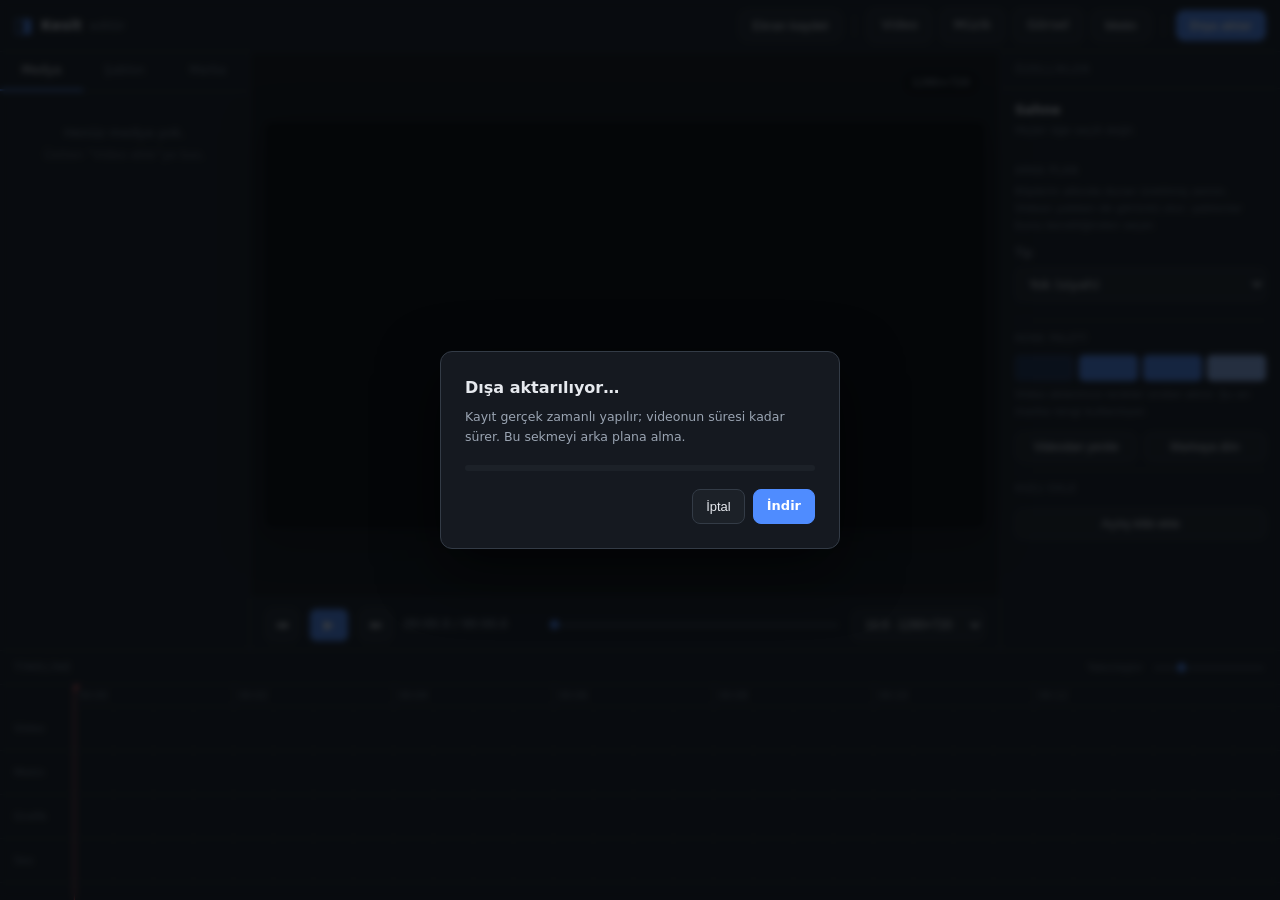
==== editor.html @ dfa53740 "Kesit: tarayicida calisan website tanitim videosu editoru - Tanitim (landing) sayfasi + editor - Mar" ====
<!DOCTYPE html>
<html lang="tr">
<head>
<meta charset="utf-8">
<meta name="viewport" content="width=device-width, initial-scale=1">
<title>Kesit — Editör</title>
<link rel="stylesheet" href="style.css">
</head>
<body>

<header class="topbar">
  <a class="brand" href="index.html" title="Tanıtım sayfasına dön">
    <span class="logo">◨</span>
    <span class="name">Kesit</span>
    <span class="tag">editör</span>
  </a>
  <div class="topbar-actions">
    <button class="btn btn-ghost btn-screen" id="btnScreen" title="Sitenizi gezerken kaydedin">Ekran kaydet</button>
    <span class="sep"></span>
    <label class="btn btn-ghost">
      Video<input type="file" id="fileVideo" accept="video/*" multiple hidden>
    </label>
    <label class="btn btn-ghost">
      Müzik<input type="file" id="fileAudio" accept="audio/*" multiple hidden>
    </label>
    <label class="btn btn-ghost">
      Görsel<input type="file" id="fileImage" accept="image/*" hidden>
    </label>
    <button class="btn btn-ghost" id="btnAddText">Metin</button>
    <span class="sep"></span>
    <button class="btn btn-primary" id="btnExport">Dışa aktar</button>
  </div>
</header>

<main class="layout">

  <!-- SOL: sekmeli panel -->
  <aside class="panel panel-left">
    <div class="tabs">
      <button class="tab on" data-tab="media">Medya</button>
      <button class="tab" data-tab="tpl">Şablon</button>
      <button class="tab" data-tab="brand">Marka</button>
    </div>

    <div class="tab-page" data-page="media">
      <div class="media-list" id="mediaList"></div>
    </div>

    <div class="tab-page" data-page="tpl" hidden>
      <div class="scroll-pad">
        <div id="tplPanel"></div>
        <div class="tpl-note" id="tplNote"></div>
      </div>
    </div>

    <div class="tab-page" data-page="brand" hidden>
      <div class="scroll-pad" id="brandPanel"></div>
    </div>
  </aside>

  <!-- ORTA: önizleme -->
  <section class="stage">
    <div class="stage-canvas-wrap">
      <canvas id="preview" width="1280" height="720"></canvas>
      <div class="stage-badge" id="stageBadge">1280×720</div>
    </div>

    <div class="transport">
      <button class="tbtn" id="btnStart" title="Başa dön">⏮</button>
      <button class="tbtn tbtn-play" id="btnPlay" title="Oynat / Duraklat">▶</button>
      <button class="tbtn" id="btnEnd" title="Sona git">⏭</button>
      <div class="time" id="timeLabel">00:00.0 / 00:00.0</div>
      <div class="scrub-wrap">
        <input type="range" id="scrub" min="0" max="1000" value="0" step="1">
      </div>
      <select id="ratio" class="mini-select" title="En-boy oranı">
        <option value="1280x720">16:9 · 1280×720</option>
        <option value="1920x1080">16:9 · 1920×1080</option>
        <option value="1080x1920">9:16 · 1080×1920</option>
        <option value="1080x1080">1:1 · 1080×1080</option>
      </select>
    </div>
  </section>

  <!-- SAĞ: özellikler -->
  <aside class="panel panel-right">
    <div class="panel-head">Özellikler</div>
    <div id="inspector" class="inspector">
      <div class="empty">Timeline’dan bir öğe seç.</div>
    </div>
  </aside>
</main>

<!-- ALT: timeline -->
<footer class="timeline">
  <div class="tl-head">
    <div class="tl-title">Timeline</div>
    <div class="tl-zoom">
      <span>Yakınlaştır</span>
      <input type="range" id="zoom" min="20" max="300" value="80">
    </div>
  </div>

  <div class="tl-body">
    <div class="tl-labels">
      <div class="tl-label">Video</div>
      <div class="tl-label">Metin</div>
      <div class="tl-label">Grafik</div>
      <div class="tl-label">Ses</div>
    </div>
    <div class="tl-scroll" id="tlScroll">
      <div class="tl-inner" id="tlInner">
        <div class="tl-ruler" id="tlRuler"></div>
        <div class="tl-track" id="trackVideo"></div>
        <div class="tl-track" id="trackText"></div>
        <div class="tl-track" id="trackImage"></div>
        <div class="tl-track" id="trackAudio"></div>
        <div class="playhead" id="playhead"></div>
      </div>
    </div>
  </div>
</footer>

<!-- dışa aktarma -->
<div class="modal-back" id="exportModal" hidden>
  <div class="modal">
    <h3 id="expTitle">Dışa aktarılıyor…</h3>
    <p class="modal-note" id="expNote">Kayıt gerçek zamanlı yapılır; videonun süresi kadar sürer. Bu sekmeyi arka plana alma.</p>
    <div class="bar"><div class="bar-fill" id="expBar"></div></div>
    <div class="modal-actions">
      <button class="btn btn-ghost" id="expCancel">İptal</button>
      <a class="btn btn-primary" id="expDownload" hidden download="kesit-video.webm">İndir</a>
    </div>
  </div>
</div>

<script src="visuals.js"></script>
<script src="templates.js"></script>
<script src="app.js"></script>
</body>
</html>
---- style.css ----
:root{
  --bg:#0e1014;
  --bg-2:#151920;
  --bg-3:#1c2128;
  --line:#272d36;
  --line-2:#333b46;
  --txt:#e6e9ee;
  --txt-2:#9aa4b2;
  --txt-3:#6b7684;
  --acc:#4f8cff;
  --acc-2:#7aa8ff;
  --clip:#2f5d9e;
  --clip-2:#3a72c4;
  --text-clip:#8a5cd6;
  --audio-clip:#2f8f6b;
  --danger:#e05a5a;
  --r:8px;
}

*{box-sizing:border-box}
html,body{height:100%}
body{
  margin:0;
  background:var(--bg);
  color:var(--txt);
  font:14px/1.45 "Segoe UI",system-ui,-apple-system,sans-serif;
  display:flex;
  flex-direction:column;
  overflow:hidden;
  user-select:none;
}

/* ---------- Topbar ---------- */
.topbar{
  height:52px;flex:0 0 52px;
  display:flex;align-items:center;justify-content:space-between;
  padding:0 14px;
  background:var(--bg-2);
  border-bottom:1px solid var(--line);
}
.brand{display:flex;align-items:center;gap:8px;text-decoration:none;color:inherit}
a.brand:hover .name{color:var(--acc)}
.logo{color:var(--acc);font-size:20px;line-height:1}
.brand .name{font-weight:650;letter-spacing:.2px}
.brand .tag{color:var(--txt-3);font-size:12px;padding-top:2px}
.topbar-actions{display:flex;align-items:center;gap:8px}
.sep{width:1px;height:22px;background:var(--line-2);margin:0 4px}

.btn{
  border:1px solid var(--line-2);
  background:var(--bg-3);
  color:var(--txt);
  padding:7px 13px;border-radius:var(--r);
  font-size:13px;cursor:pointer;
  display:inline-flex;align-items:center;gap:6px;
  transition:background .12s,border-color .12s;
}
.btn:hover{background:#232a33;border-color:#3f4855}
.btn-primary{background:var(--acc);border-color:var(--acc);color:#fff;font-weight:600}
.btn-primary:hover{background:var(--acc-2);border-color:var(--acc-2)}
.btn:disabled{opacity:.45;cursor:not-allowed}

/* ---------- Layout ---------- */
.layout{flex:1 1 auto;display:flex;min-height:0}
.panel{
  width:250px;flex:0 0 250px;
  background:var(--bg-2);
  display:flex;flex-direction:column;min-height:0;
}
.panel-left{border-right:1px solid var(--line)}
.panel-right{border-left:1px solid var(--line);width:280px;flex-basis:280px}
.panel-head{
  padding:10px 14px;font-size:11px;letter-spacing:.9px;text-transform:uppercase;
  color:var(--txt-3);border-bottom:1px solid var(--line);
}
.empty{padding:22px 14px;color:var(--txt-3);font-size:13px;text-align:center;line-height:1.7}
.empty span{color:#525b68;font-size:12px}

/* ---------- Sekmeler ---------- */
.tabs{display:flex;border-bottom:1px solid var(--line);flex:0 0 auto}
.tab{
  flex:1;background:none;border:none;border-bottom:2px solid transparent;
  color:var(--txt-3);font:inherit;font-size:12px;padding:10px 4px;cursor:pointer;
}
.tab:hover{color:var(--txt-2)}
.tab.on{color:var(--txt);border-bottom-color:var(--acc)}
.tab-page{flex:1 1 auto;min-height:0;display:flex;flex-direction:column}
.tab-page[hidden]{display:none}
.scroll-pad{overflow-y:auto;padding:12px 14px;flex:1}
.hint{
  font-size:11.5px;color:var(--txt-3);line-height:1.6;margin:0 0 14px;
  padding:9px 10px;background:var(--bg-3);border-radius:6px;border-left:2px solid var(--acc);
}

/* ---------- Şablonlar ---------- */
.tpl{
  display:flex;gap:10px;padding:9px;margin-bottom:8px;
  background:var(--bg-3);border:1px solid var(--line);border-radius:var(--r);
  cursor:pointer;transition:border-color .12s,transform .08s;
}
.tpl:hover{border-color:var(--acc)}
.tpl:active{transform:scale(.985)}
.tpl-swatch{
  width:40px;height:40px;flex:0 0 40px;border-radius:6px;
  display:flex;align-items:center;justify-content:center;
  color:rgba(255,255,255,.85);font-size:17px;
}
.tpl-meta{min-width:0}
.tpl-name{font-size:12.5px;font-weight:600;margin-bottom:2px}
.tpl-desc{font-size:11px;color:var(--txt-3);line-height:1.45}
.tpl-tag{font-size:10.5px;color:var(--acc);margin-top:4px}
.tpl-note{font-size:11.5px;color:#7fd6a8;margin-top:6px;min-height:16px}

/* ---------- Marka ---------- */
.logo-box{
  height:64px;background:var(--bg-3);border:1px dashed var(--line-2);
  border-radius:6px;display:flex;align-items:center;justify-content:center;
  margin-bottom:8px;overflow:hidden;
}
.logo-box img{max-width:88%;max-height:52px;object-fit:contain}
.logo-box span{font-size:11.5px;color:var(--txt-3)}

/* ---------- Medya listesi ---------- */
.media-list{overflow-y:auto;padding:8px;display:flex;flex-direction:column;gap:6px;flex:1}
.media-item{
  display:flex;gap:9px;align-items:center;
  background:var(--bg-3);border:1px solid var(--line);
  border-radius:var(--r);padding:7px;cursor:pointer;
}
.media-item:hover{border-color:var(--acc)}
.media-thumb{
  width:52px;height:32px;flex:0 0 52px;border-radius:4px;
  background:#0a0c10;object-fit:cover;
  display:flex;align-items:center;justify-content:center;
  color:var(--txt-3);font-size:15px;
}
.media-meta{min-width:0;flex:1}
.media-name{font-size:12px;white-space:nowrap;overflow:hidden;text-overflow:ellipsis}
.media-sub{font-size:11px;color:var(--txt-3)}
.media-add{
  border:none;background:var(--acc);color:#fff;border-radius:5px;
  width:24px;height:24px;flex:0 0 24px;cursor:pointer;font-size:15px;line-height:1;
}

/* ---------- Sahne ---------- */
.stage{
  flex:1 1 auto;min-width:0;
  display:flex;flex-direction:column;
  background:var(--bg);
}
.stage-canvas-wrap{
  flex:1 1 auto;min-height:0;
  display:flex;align-items:center;justify-content:center;
  padding:16px;position:relative;
}
#preview{
  max-width:100%;max-height:100%;
  background:#000;border-radius:6px;
  box-shadow:0 8px 40px rgba(0,0,0,.55);
}
.stage-badge{
  position:absolute;top:20px;right:22px;
  background:rgba(0,0,0,.55);color:var(--txt-2);
  font-size:11px;padding:3px 8px;border-radius:20px;
  backdrop-filter:blur(4px);
}

/* ---------- Transport ---------- */
.transport{
  flex:0 0 52px;height:52px;
  display:flex;align-items:center;gap:12px;
  padding:0 16px;
  border-top:1px solid var(--line);
  background:var(--bg-2);
}
.tbtn{
  width:32px;height:32px;border-radius:6px;
  border:1px solid var(--line-2);background:var(--bg-3);
  color:var(--txt);cursor:pointer;font-size:13px;
}
.tbtn:hover{background:#232a33}
.tbtn-play{background:var(--acc);border-color:var(--acc);width:38px;color:#fff}
.tbtn-play:hover{background:var(--acc-2)}
.time{font-variant-numeric:tabular-nums;font-size:12px;color:var(--txt-2);min-width:130px}
.scrub-wrap{flex:1 1 auto;display:flex;align-items:center}
.mini-select{
  background:var(--bg-3);color:var(--txt);border:1px solid var(--line-2);
  border-radius:6px;padding:6px 8px;font-size:12px;cursor:pointer;
}

input[type=range]{
  -webkit-appearance:none;appearance:none;
  width:100%;height:4px;border-radius:3px;background:var(--line-2);outline:none;cursor:pointer;
}
input[type=range]::-webkit-slider-thumb{
  -webkit-appearance:none;appearance:none;
  width:13px;height:13px;border-radius:50%;background:var(--acc);border:2px solid var(--bg-2);
}
input[type=range]::-moz-range-thumb{
  width:11px;height:11px;border-radius:50%;background:var(--acc);border:2px solid var(--bg-2);
}

/* ---------- Inspector ---------- */
.inspector{overflow-y:auto;padding:12px 14px;flex:1}
.insp-title{font-size:13px;font-weight:600;margin:0 0 3px}
.insp-sub{font-size:11px;color:var(--txt-3);margin:0 0 14px;
  white-space:nowrap;overflow:hidden;text-overflow:ellipsis}
.group{border-top:1px solid var(--line);padding:11px 0 4px;margin-top:4px}
.group:first-of-type{border-top:none}
.group-name{font-size:10px;letter-spacing:.8px;text-transform:uppercase;color:var(--txt-3);margin-bottom:9px}
.field{margin-bottom:11px}
.field label{display:flex;justify-content:space-between;font-size:12px;color:var(--txt-2);margin-bottom:5px}
.field label b{color:var(--txt);font-weight:500;font-variant-numeric:tabular-nums}
.field input[type=text],.field input[type=number],.field select,.field textarea{
  width:100%;background:var(--bg-3);border:1px solid var(--line-2);
  color:var(--txt);border-radius:6px;padding:7px 9px;font-size:13px;
  font-family:inherit;
}
.field textarea{resize:vertical;min-height:58px}
.field input[type=color]{
  width:100%;height:30px;background:var(--bg-3);border:1px solid var(--line-2);
  border-radius:6px;padding:2px;cursor:pointer;
}
.row2{display:flex;gap:8px}
.row2>*{flex:1;min-width:0}
.btn-row{display:flex;gap:7px;margin-top:12px}
.btn-row .btn{flex:1;justify-content:center;font-size:12px;padding:7px 6px}
.btn-danger{border-color:#5a2b2b;color:#f2a0a0;background:#251818}
.btn-danger:hover{background:#341d1d;border-color:#7a3a3a}

/* inspector içi küçük açıklama */
.mini{font-size:11px;color:var(--txt-3);line-height:1.55;margin:-4px 0 11px}

/* renk paleti örnekleri */
.pal{display:flex;gap:5px;margin-bottom:9px}
.pal i{
  flex:1;height:26px;border-radius:5px;
  border:1px solid rgba(255,255,255,.09);
}

/* ekran kaydı butonu */
.btn-screen.rec{
  background:#3a1a1a;border-color:#7a3535;color:#ff8f8f;font-weight:600;
  animation:recpulse 1.4s ease-in-out infinite;
}
@keyframes recpulse{
  0%,100%{box-shadow:0 0 0 0 rgba(255,90,90,.45)}
  50%{box-shadow:0 0 0 5px rgba(255,90,90,0)}
}

/* ---------- Timeline ---------- */
.timeline{
  flex:0 0 250px;height:250px;
  background:var(--bg-2);border-top:1px solid var(--line);
  display:flex;flex-direction:column;
}
.tl-head{
  height:34px;flex:0 0 34px;display:flex;align-items:center;justify-content:space-between;
  padding:0 14px;border-bottom:1px solid var(--line);
}
.tl-title{font-size:11px;letter-spacing:.9px;text-transform:uppercase;color:var(--txt-3)}
.tl-zoom{display:flex;align-items:center;gap:9px;font-size:11px;color:var(--txt-3)}
.tl-zoom input{width:110px}

.tl-body{flex:1;display:flex;min-height:0}
.tl-labels{
  width:74px;flex:0 0 74px;border-right:1px solid var(--line);
  padding-top:22px;background:var(--bg-2);
}
.tl-label{
  height:44px;display:flex;align-items:center;padding-left:14px;
  font-size:11px;color:var(--txt-3);border-bottom:1px solid var(--line);
}
.tl-scroll{flex:1;overflow-x:auto;overflow-y:hidden;position:relative}
.tl-inner{position:relative;height:100%;min-width:100%}

.tl-ruler{
  height:22px;position:relative;border-bottom:1px solid var(--line);
  background:var(--bg-2);cursor:pointer;
}
.tick{position:absolute;top:0;height:100%;border-left:1px solid var(--line-2)}
.tick span{position:absolute;left:4px;top:4px;font-size:10px;color:var(--txt-3);
  font-variant-numeric:tabular-nums;pointer-events:none}

.tl-track{
  height:44px;position:relative;border-bottom:1px solid var(--line);
  background:repeating-linear-gradient(90deg,transparent,transparent 39px,#1a1f27 39px,#1a1f27 40px);
}

.clip{
  position:absolute;top:5px;height:34px;
  border-radius:5px;overflow:hidden;cursor:grab;
  border:1px solid rgba(255,255,255,.13);
  display:flex;align-items:center;
  font-size:11px;color:#fff;
  box-shadow:0 1px 4px rgba(0,0,0,.4);
}
.clip:active{cursor:grabbing}
.clip .clip-label{
  padding:0 8px;white-space:nowrap;overflow:hidden;text-overflow:ellipsis;
  pointer-events:none;text-shadow:0 1px 2px rgba(0,0,0,.6);
}
.clip.sel{border-color:var(--acc);box-shadow:0 0 0 1px var(--acc),0 2px 8px rgba(79,140,255,.35)}
.clip-video{background:linear-gradient(180deg,var(--clip-2),var(--clip))}
.clip-text{background:linear-gradient(180deg,#9d6ee0,var(--text-clip))}
.clip-intro{background:linear-gradient(180deg,#c9548f,#9c3a6c)}
.clip-image{background:linear-gradient(180deg,#d99a3f,#b87a22)}
.clip-audio{background:linear-gradient(180deg,#3aa87f,var(--audio-clip))}
.handle{
  position:absolute;top:0;width:7px;height:100%;cursor:ew-resize;
  background:rgba(255,255,255,.18);
}
.handle:hover{background:rgba(255,255,255,.42)}
.handle-l{left:0}
.handle-r{right:0}
.clip-fade{position:absolute;top:0;height:100%;pointer-events:none}

.playhead{
  position:absolute;top:0;bottom:0;width:2px;margin-left:-1px;
  background:#ff5b5b;pointer-events:none;z-index:5;
}
.playhead::before{
  content:"";position:absolute;top:0;left:-5px;
  border-left:6px solid transparent;border-right:6px solid transparent;
  border-top:8px solid #ff5b5b;
}

/* ---------- Modal ---------- */
.modal-back{
  position:fixed;inset:0;background:rgba(6,8,11,.78);
  display:flex;align-items:center;justify-content:center;z-index:100;
  backdrop-filter:blur(3px);
}
.modal{
  background:var(--bg-2);border:1px solid var(--line-2);
  border-radius:12px;padding:24px;width:400px;max-width:92vw;
  box-shadow:0 20px 60px rgba(0,0,0,.6);
}
.modal h3{margin:0 0 8px;font-size:16px}
.modal-note{margin:0 0 18px;font-size:12.5px;color:var(--txt-2);line-height:1.6}
.bar{height:6px;background:var(--bg-3);border-radius:4px;overflow:hidden}
.bar-fill{height:100%;width:0;background:var(--acc);transition:width .2s}
.modal-actions{display:flex;gap:8px;justify-content:flex-end;margin-top:18px}

/* Scrollbar */
::-webkit-scrollbar{width:9px;height:9px}
::-webkit-scrollbar-track{background:var(--bg)}
::-webkit-scrollbar-thumb{background:#333b46;border-radius:5px}
::-webkit-scrollbar-thumb:hover{background:#454f5d}
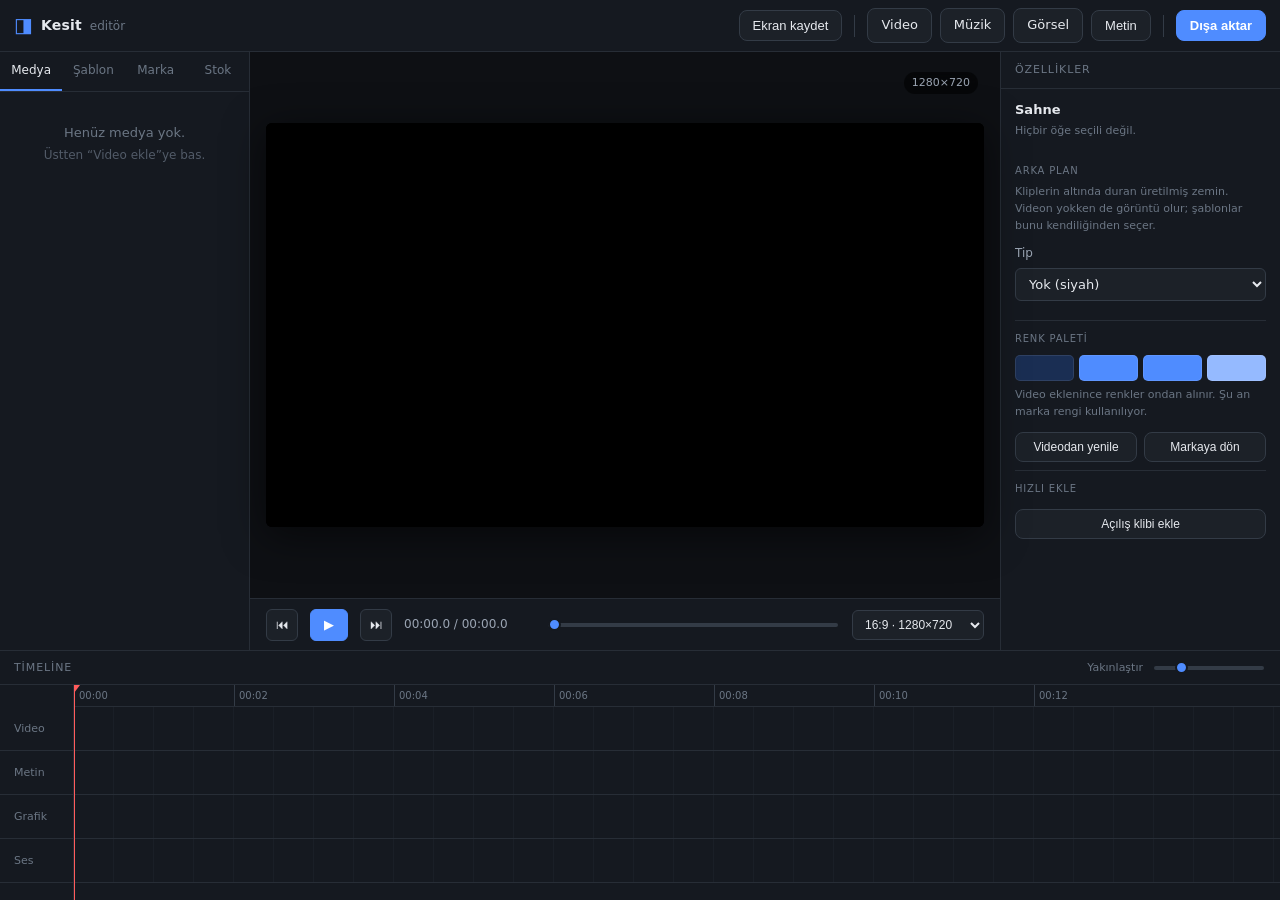
==== commit 6e37ac25: "Stok video aramasi eklendi (Pexels) Hikaye kurgusu icin gercek goruntu lazim: "birikim yapamayan ada" ====
--- a/editor.html
+++ b/editor.html
@@ -40,6 +40,7 @@
       <button class="tab on" data-tab="media">Medya</button>
       <button class="tab" data-tab="tpl">Şablon</button>
       <button class="tab" data-tab="brand">Marka</button>
+      <button class="tab" data-tab="stock">Stok</button>
     </div>
 
     <div class="tab-page" data-page="media">
@@ -55,6 +56,10 @@
 
     <div class="tab-page" data-page="brand" hidden>
       <div class="scroll-pad" id="brandPanel"></div>
+    </div>
+
+    <div class="tab-page" data-page="stock" hidden>
+      <div class="scroll-pad" id="stockPanel"></div>
     </div>
   </aside>
 
--- a/style.css
+++ b/style.css
@@ -18,6 +18,8 @@
 }
 
 *{box-sizing:border-box}
+/* hidden ozniteligi, display tanimlayan kurallar tarafindan ezilmesin */
+[hidden]{display:none !important}
 html,body{height:100%}
 body{
   margin:0;
@@ -347,3 +349,47 @@
 ::-webkit-scrollbar-track{background:var(--bg)}
 ::-webkit-scrollbar-thumb{background:#333b46;border-radius:5px}
 ::-webkit-scrollbar-thumb:hover{background:#454f5d}
+
+/* ---------- Stok video paneli ---------- */
+.stok-ara{display:flex;gap:6px;margin-bottom:8px}
+.stok-ara input{
+  flex:1;min-width:0;background:var(--bg-3);border:1px solid var(--line);
+  border-radius:6px;color:var(--txt);font:inherit;font-size:12px;padding:7px 9px;
+}
+.stok-ara input:focus{outline:none;border-color:var(--acc)}
+.stok-oneri{display:flex;flex-wrap:wrap;gap:5px;margin-bottom:10px}
+.stok-oneri button{
+  background:var(--bg-3);border:1px solid var(--line);border-radius:99px;
+  color:var(--txt-3);font:inherit;font-size:11px;padding:3px 10px;cursor:pointer;
+}
+.stok-oneri button:hover{border-color:var(--acc);color:var(--txt)}
+.stok-list{display:grid;grid-template-columns:1fr 1fr;gap:6px;margin:10px 0}
+.stok-kart{
+  position:relative;aspect-ratio:16/10;border-radius:6px;overflow:hidden;
+  border:1px solid var(--line);cursor:pointer;background:var(--bg-3);
+  transition:border-color .12s,transform .08s;
+}
+.stok-kart:hover{border-color:var(--acc)}
+.stok-kart:active{transform:scale(.97)}
+.stok-kart img{width:100%;height:100%;object-fit:cover;display:block}
+.stok-sure{
+  position:absolute;right:4px;top:4px;background:rgba(0,0,0,.7);
+  color:#fff;font-size:10px;padding:1px 5px;border-radius:3px;
+}
+.stok-ad{
+  position:absolute;left:0;right:0;bottom:0;padding:3px 5px;font-size:9.5px;
+  color:#dfe4ec;background:linear-gradient(transparent,rgba(0,0,0,.8));
+  white-space:nowrap;overflow:hidden;text-overflow:ellipsis;
+}
+.stok-kart.yukleniyor{opacity:.45;pointer-events:none}
+.stok-kart.yukleniyor::after{
+  content:"iniyor…";position:absolute;inset:0;display:flex;
+  align-items:center;justify-content:center;
+  background:rgba(0,0,0,.55);color:#fff;font-size:11px;
+}
+.stok-kart.eklendi{border-color:#3aa87f}
+.stok-kart.eklendi::after{
+  content:"✓ eklendi";position:absolute;inset:0;display:flex;
+  align-items:center;justify-content:center;
+  background:rgba(47,143,107,.7);color:#fff;font-size:11px;font-weight:600;
+}
